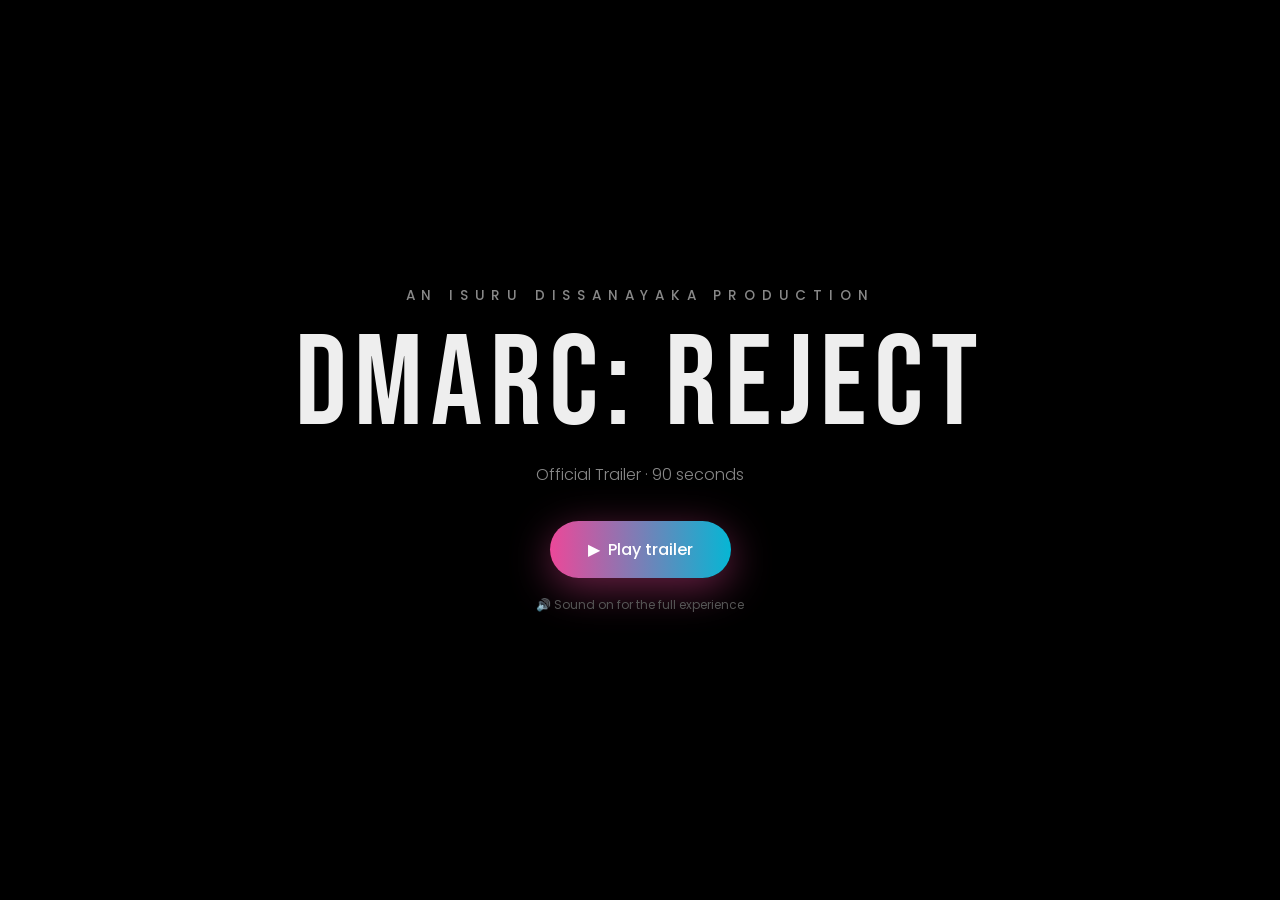
==== trailer.html @ ae698cc6 "Add AI cartoon images to the trailer" ====
<!DOCTYPE html>
<html lang="en">
<head>
<meta charset="UTF-8">
<meta name="viewport" content="width=device-width, initial-scale=1.0">
<title>DMARC: REJECT — Official Trailer</title>
<meta name="description" content="In a world where anyone can pretend to be anyone... one engineer and a cup of tea stand between the internet and chaos.">
<link rel="icon" href="favicon.svg" type="image/svg+xml">
<link href="https://fonts.googleapis.com/css2?family=Bebas+Neue&family=Poppins:ital,wght@0,300;0,500;1,300&family=JetBrains+Mono:wght@400;700&display=swap" rel="stylesheet">
<style>
* { margin: 0; padding: 0; box-sizing: border-box; }
html, body { height: 100%; background: #000; color: #eee; font-family: 'Poppins', sans-serif; overflow: hidden; }

/* ---------- Cinema frame ---------- */
.screen { position: fixed; inset: 0; display: grid; place-items: center; background: #000; transition: background 2s; }
.screen.sunrise { background: radial-gradient(ellipse at 50% 110%, #f59e0b 0%, #ec4899 30%, #3b0764 60%, #000 85%); }
.screen.storm  { animation: lightning 5s infinite; }
@keyframes lightning { 0%, 90%, 94%, 100% { background: #000; } 92% { background: #1e293b; } 93% { background: #000; } 95% { background: #334155; } }

/* Black letterbox bars, like a real movie */
.bar { position: fixed; left: 0; right: 0; height: 11vh; background: #000; z-index: 5; }
.bar.top { top: 0; } .bar.bottom { bottom: 0; }

/* Film grain + flicker */
.grain { position: fixed; inset: -50%; z-index: 4; pointer-events: none; opacity: 0.07;
  background-image: url("data:image/svg+xml,%3Csvg xmlns='http://www.w3.org/2000/svg' width='200' height='200'%3E%3Cfilter id='n'%3E%3CfeTurbulence type='fractalNoise' baseFrequency='0.9' numOctaves='3'/%3E%3C/filter%3E%3Crect width='100%25' height='100%25' filter='url(%23n)'/%3E%3C/svg%3E");
  animation: grain 0.5s steps(4) infinite; }
@keyframes grain { 0% { transform: translate(0,0); } 25% { transform: translate(-5%,3%); } 50% { transform: translate(4%,-4%); } 75% { transform: translate(-3%,-2%); } }
.vignette { position: fixed; inset: 0; z-index: 3; pointer-events: none; background: radial-gradient(ellipse at center, transparent 50%, rgba(0,0,0,0.85) 100%); }

/* ---------- Background photos with slow zoom & pan ("Ken Burns" effect) ---------- */
.photo { position: absolute; inset: 0; z-index: 1; background-size: cover; background-repeat: no-repeat;
  opacity: 0; transition: opacity 1.4s ease;
  filter: brightness(0.8) saturate(1.05) contrast(1.05);          /* darker + moodier, so text stays readable */
  animation-timing-function: linear; animation-fill-mode: both; }
.photo.show { opacity: var(--o, 0.8); }
@keyframes kb-in    { from { transform: scale(1.05); } to { transform: scale(1.28); } }
@keyframes kb-out   { from { transform: scale(1.28); } to { transform: scale(1.05); } }
@keyframes kb-left  { from { transform: scale(1.2) translateX(4%); }  to { transform: scale(1.2) translateX(-4%); } }
@keyframes kb-right { from { transform: scale(1.2) translateX(-4%); } to { transform: scale(1.2) translateX(4%); } }
@keyframes kb-up    { from { transform: scale(1.2) translateY(4%); }  to { transform: scale(1.2) translateY(-4%); } }
/* Dark gradient over the photo so text pops */
.photo::after { content: ''; position: absolute; inset: 0; background: radial-gradient(ellipse at center, rgba(0,0,0,0.25), rgba(0,0,0,0.65)); }
.stage { text-shadow: 0 2px 24px rgba(0,0,0,0.9); }

/* ---------- Scenes ---------- */
.stage { position: relative; width: min(900px, 90vw); text-align: center; z-index: 2; }
.scene { position: absolute; left: 0; right: 0; top: 50%; transform: translateY(-50%) scale(0.97);
  opacity: 0; filter: blur(8px); transition: opacity 0.9s, transform 3.5s ease-out, filter 0.9s; }
.scene.in  { opacity: 1; transform: translateY(-50%) scale(1.03); filter: blur(0); }
.scene.out { opacity: 0; filter: blur(6px); transition: opacity 0.6s, filter 0.6s; }

.narrator { font: italic 300 clamp(1.4rem, 3.6vw, 2.6rem)/1.4 'Poppins'; color: #f1f1f1; letter-spacing: 0.02em; }
.narrator .who { display: block; font: 500 0.75rem 'Poppins'; letter-spacing: 0.4em; color: #888; margin-bottom: 18px; font-style: normal; }
.action { font: 300 clamp(0.95rem, 2vw, 1.25rem)/1.7 'Poppins'; color: #9ca3af; letter-spacing: 0.08em; text-transform: uppercase; }
.dialogue .speaker { display: block; font: 500 0.8rem 'Poppins'; letter-spacing: 0.35em; color: #06b6d4; margin-bottom: 14px; }
.dialogue .speaker.villain { color: #ef4444; }
.dialogue .speaker.boss { color: #f59e0b; }
.dialogue .line { font: 500 clamp(1.5rem, 4vw, 3rem)/1.3 'Poppins'; }
.dialogue .whisper { font-style: italic; font-weight: 300; color: #cbd5e1; }
.big { font: clamp(3rem, 10vw, 7rem)/1 'Bebas Neue', Impact, 'Arial Narrow', sans-serif; letter-spacing: 0.06em; }
.small-caps { font: 500 0.85rem 'Poppins'; letter-spacing: 0.5em; color: #888; text-transform: uppercase; }

/* Terminal / DNS editor */
.terminal { display: inline-block; text-align: left; background: #0b1120; border: 1px solid #1f2937; border-radius: 10px;
  padding: 22px 28px; font: 400 clamp(0.95rem, 2.4vw, 1.5rem)/1.6 'JetBrains Mono', monospace; color: #e5e7eb;
  box-shadow: 0 0 60px rgba(6,182,212,0.25); }
.terminal .dots { margin-bottom: 12px; } .terminal .dots i { display: inline-block; width: 11px; height: 11px; border-radius: 50%; margin-right: 6px; }
.terminal .prompt { color: #64748b; }
.terminal .k { color: #06b6d4; } .terminal .v { color: #f472b6; font-weight: 700; }
.terminal.red { box-shadow: 0 0 80px rgba(239,68,68,0.45); border-color: #7f1d1d; color: #fca5a5; }
.caret::after { content: '▌'; animation: blink 0.7s steps(1) infinite; color: #06b6d4; }
@keyframes blink { 50% { opacity: 0; } }

/* Tea cup with steam */
.tea { font-size: clamp(5rem, 14vw, 9rem); position: relative; display: inline-block; }
.steam { position: absolute; left: 50%; top: -10%; width: 60%; transform: translateX(-50%); }
.steam span { position: absolute; bottom: 0; width: 8px; height: 60px; border-radius: 50%; background: rgba(255,255,255,0.35);
  filter: blur(6px); animation: steam 3s ease-in infinite; }
.steam span:nth-child(1) { left: 20%; } .steam span:nth-child(2) { left: 48%; animation-delay: 1s; } .steam span:nth-child(3) { left: 75%; animation-delay: 2s; }
@keyframes steam { 0% { transform: translateY(0) scaleX(1); opacity: 0; } 30% { opacity: 1; } 100% { transform: translateY(-110px) scaleX(2.5); opacity: 0; } }

/* Montage list */
.montage { display: grid; gap: 10px; font: 500 clamp(1rem, 2.6vw, 1.6rem) 'Poppins'; }
.montage div { opacity: 0; transform: translateX(-30px); animation: slam 0.35s forwards; }
@keyframes slam { to { opacity: 1; transform: none; } }

/* Shake effect for impacts */
.shake { animation: shake 0.5s; }
@keyframes shake { 10%, 90% { transform: translate(-2px, 1px); } 20%, 80% { transform: translate(4px, -2px); } 30%, 50%, 70% { transform: translate(-6px, 3px); } 40%, 60% { transform: translate(6px, -3px); } }

/* Chat ping */
.ping { display: inline-block; text-align: left; max-width: 520px; padding: 16px 22px; border-radius: 18px 18px 18px 4px;
  background: rgba(255,255,255,0.08); border: 1px solid rgba(255,255,255,0.15); backdrop-filter: blur(10px);
  font: 400 clamp(1rem, 2.4vw, 1.4rem)/1.5 'Poppins'; }
.ping b { display: block; font-size: 0.7rem; letter-spacing: 0.3em; color: #06b6d4; margin-bottom: 6px; }

/* Final title card */
.title-card .big { font-size: clamp(4rem, 15vw, 10rem);
  background: linear-gradient(90deg, #ec4899, #06b6d4, #ec4899); background-size: 200% auto;
  -webkit-background-clip: text; background-clip: text; color: transparent; animation: shine 3s linear infinite;
  filter: drop-shadow(0 0 30px rgba(236,72,153,0.5)); }
@keyframes shine { to { background-position: 200% center; } }
.tagline { margin-top: 10px; font: 300 clamp(1rem, 2.4vw, 1.4rem) 'Poppins'; letter-spacing: 0.15em; }
.credits { margin-top: 34px; font: 300 clamp(0.75rem, 1.6vw, 0.95rem)/2 'Poppins'; color: #aaa; letter-spacing: 0.12em; text-transform: uppercase; }
.credits strong { color: #fff; font-weight: 500; }
.rating { display: inline-flex; align-items: center; gap: 12px; margin-top: 26px; text-align: left; font-size: 0.7rem; color: #aaa; }
.rating span { border: 2px solid #aaa; padding: 4px 8px; font: 1.2rem 'Bebas Neue', Impact, sans-serif; color: #fff; }

/* ---------- Start screen & controls ---------- */
.start { position: fixed; inset: 0; z-index: 10; display: grid; place-items: center; text-align: center; background: #000; transition: opacity 0.8s; }
.start.hide { opacity: 0; pointer-events: none; }
.start .small-caps { display: block; margin-bottom: 16px; }
.start h1 { font: clamp(3rem, 11vw, 8rem)/1 'Bebas Neue', Impact, 'Arial Narrow', sans-serif; letter-spacing: 0.06em; }
.start p { color: #888; margin: 12px 0 34px; font-weight: 300; }
.play { display: inline-flex; align-items: center; gap: 12px; padding: 16px 38px; border: none; border-radius: 50px; cursor: pointer;
  font: 500 1rem 'Poppins'; color: #fff; background: linear-gradient(90deg, #ec4899, #06b6d4);
  box-shadow: 0 10px 40px rgba(236,72,153,0.45); transition: transform 0.3s; }
.play:hover { transform: scale(1.06); }
.hint { display: block; margin-top: 18px; font-size: 0.75rem; color: #555; }
.controls { position: fixed; z-index: 6; bottom: 3.2vh; right: 3vw; display: flex; gap: 10px; opacity: 0; transition: opacity 0.5s; }
.controls.show { opacity: 1; }
.controls button, .controls a { background: rgba(255,255,255,0.08); color: #ccc; border: 1px solid rgba(255,255,255,0.15);
  padding: 7px 14px; border-radius: 20px; cursor: pointer; font: 400 0.75rem 'Poppins'; text-decoration: none; }
.controls button:hover, .controls a:hover { background: rgba(255,255,255,0.18); color: #fff; }
.progress { position: fixed; z-index: 6; left: 0; bottom: 0; height: 3px; width: 0; background: linear-gradient(90deg, #ec4899, #06b6d4); transition: width 0.4s linear; }
</style>
</head>
<body>

<div class="screen" id="screen"><div class="stage" id="stage"></div></div>
<div class="vignette"></div><div class="grain"></div>
<div class="bar top"></div><div class="bar bottom"></div>
<div class="progress" id="progress"></div>

<div class="start" id="start">
  <div>
    <span class="small-caps">An Isuru Dissanayaka Production</span>
    <h1>DMARC: REJECT</h1>
    <p>Official Trailer · 90 seconds</p>
    <button class="play" id="play">▶&nbsp; Play trailer</button>
    <span class="hint">🔊 Sound on for the full experience</span>
  </div>
</div>

<div class="controls" id="controls">
  <button id="replay">↺ Replay</button>
  <button id="skip">Skip ⏭</button>
  <a href="./">← Back to portfolio</a>
</div>

<script>
// =====================================================
//  Sound effects - made with code (Web Audio), no files
// =====================================================
let audio;
function boom(freq = 55, length = 1.6, volume = 0.9) {          // deep cinematic "BWAAM"
  if (!audio) return;
  const t = audio.currentTime, osc = audio.createOscillator(), gain = audio.createGain();
  osc.type = "sine"; osc.frequency.setValueAtTime(freq * 2, t); osc.frequency.exponentialRampToValueAtTime(freq, t + 0.3);
  gain.gain.setValueAtTime(volume, t); gain.gain.exponentialRampToValueAtTime(0.001, t + length);
  osc.connect(gain).connect(audio.destination); osc.start(t); osc.stop(t + length);
}
function noise(length = 2, volume = 0.5, cutoff = 600) {         // thunder / whoosh
  if (!audio) return;
  const t = audio.currentTime, buffer = audio.createBuffer(1, audio.sampleRate * length, audio.sampleRate), data = buffer.getChannelData(0);
  for (let i = 0; i < data.length; i++) data[i] = (Math.random() * 2 - 1) * (1 - i / data.length);
  const src = audio.createBufferSource(), filter = audio.createBiquadFilter(), gain = audio.createGain();
  filter.type = "lowpass"; filter.frequency.value = cutoff; gain.gain.value = volume;
  src.buffer = buffer; src.connect(filter).connect(gain).connect(audio.destination); src.start(t);
}
function ping() {                                                // chat notification
  if (!audio) return;
  [880, 1320].forEach((f, i) => {
    const t = audio.currentTime + i * 0.12, o = audio.createOscillator(), g = audio.createGain();
    o.frequency.value = f; g.gain.setValueAtTime(0.25, t); g.gain.exponentialRampToValueAtTime(0.001, t + 0.4);
    o.connect(g).connect(audio.destination); o.start(t); o.stop(t + 0.4);
  });
}
function tick() { boom(220, 0.15, 0.25); }                        // typing click

// =====================================================
//  The trailer script: each scene = what to show + how long
// =====================================================
const N = (text) => `<p class="narrator"><span class="who">NARRATOR</span>${text}</p>`;
const A = (text) => `<p class="action">${text}</p>`;
const D = (speaker, line, cls = "") => `<div class="dialogue"><span class="speaker ${cls}">${speaker}</span><p class="line">${line}</p></div>`;
const tea = `<div class="tea">🍵<div class="steam"><span></span><span></span><span></span></div></div>`;

const scenes = [
  { html: A("Black screen.<br>A single kettle begins to boil."), d: 3200, sound: () => noise(3, 0.15, 300) },
  { html: N("In a world…<br>where anyone can pretend to be anyone…"), d: 4200, sound: () => boom() },
  { html: `<div class="terminal red"><div class="dots"><i style="background:#ef4444"></i><i style="background:#f59e0b"></i><i style="background:#22c55e"></i></div>
           📧 From: CEO &lt;ceo@yourcompany.com&gt;<br>Subject: <b>URGENT INVOICE – PAY NOW</b></div>`, d: 3600, sound: () => boom(45) },
  { html: N("…where emails lie…<br>and invoices are fake…"), d: 4000 },
  { html: A("Malabe. 2:47 AM.<br>Rain on the window.<br>A laptop lights up a determined face."), d: 4200, storm: true, sound: () => noise(2.5, 0.6, 400) },
  { html: N("…one man…<br>stood between the internet<br>and total chaos."), d: 4500, sound: () => boom(40, 2.5) },
  { html: tea + A("<br>Slow motion. Steam rises.<br>Thunder crashes for no reason."), d: 4200, shake: true, sound: () => { noise(3, 0.9, 250); boom(35, 2.5); } },
  { html: D("ISURU", '<span class="whisper">"They spoofed the wrong domain."</span>'), d: 3800 },
  { html: D("MANAGER", '"Isuru! Someone\'s emailing as our CEO!<br>They want <u>gift cards</u>!"', "boss"), d: 4200 },
  { html: D("ISURU", '<span class="whisper">"Gift cards…<br>always gift cards."</span>'), d: 3600 },
  { html: A("He sips his tea.<br>Calmly.<br><b>Too</b> calmly."), d: 3400 },
  { html: N("SPF… was not enough."), d: 2600, sound: () => boom(60, 1) },
  { html: N("DKIM… was not enough."), d: 2600, sound: () => boom(50, 1) },
  { html: N("It was time…<br>for something <b>stronger</b>."), d: 3400, sound: () => boom(40, 2) },
  { type: "dns", d: 7500 },
  { html: A("Somewhere in the world…<br>a single tear rolls down a spammer's face."), d: 3800 },
  { html: D("THE VILLAIN", '"Impossible… my emails…<br>they\'re all bouncing!"', "villain"), d: 3800, storm: true },
  { html: `<div class="terminal red">550 5.7.1 Message rejected<br>due to DMARC policy ❌<br>550 5.7.1 Message rejected<br>due to DMARC policy ❌<br>550 5.7.1 Message rejected…</div>`, d: 3400, shake: true, sound: () => { boom(40, 1.5); noise(1, 0.5, 900); } },
  { html: D("THE VILLAIN", '"WHO… IS… THIS… MAN?!"', "villain"), d: 3200, shake: true, sound: () => boom(35, 2) },
  { html: `<div class="terminal">📊 parsedmarc report<br><span class="prompt">failed alignment:</span> <span class="v">47</span><br><span class="prompt">source:</span> <span class="k">somewhere.very.suspicious</span></div>`, d: 3600 },
  { html: D("ISURU", '<span class="whisper">"Found you."</span>'), d: 2800, sound: () => boom(70, 0.8, 0.6) },
  { html: A("He reaches for his tea…<br><br>…the cup is <b>empty</b>."), d: 3800 },
  { html: D("ISURU", '<span class="whisper">"…No."</span>'), d: 3000, silence: true },
  { type: "montage", d: 5200 },
  { html: N("This winter…<br>he's not just patching servers…"), d: 3800, sound: () => boom() },
  { html: N("He's patching…<br><b>the soul of the internet.</b>"), d: 4200, sound: () => boom(35, 3) },
  { html: `<div class="ping"><b>AI CHATBOT</b>Isuru, a new phishing campaign has been detected.</div>`, d: 3400, sunrise: true, sound: ping },
  { html: tea + D("ISURU", '"Then let\'s go to work."'), d: 4200, sunrise: true },
  { type: "title", d: 999999, sunrise: true, sound: () => { boom(30, 4); noise(4, 0.7, 200); } },
];

// =====================================================
//  Cartoon picture for each scene (scene number -> image)
//  pos = where the main subject is (used for mobile framing + zoom target)
//  kb  = camera move: in, out, left, right, up
// =====================================================
const SCENE_PHOTOS = {
  1:  { photo: "01-email-wall.jpg",    pos: "50% 60%", kb: "in" },     // In a world...
  2:  { photo: "02-villain.jpg",       pos: "40% 45%", kb: "in" },     // fake CEO email
  3:  { photo: "02-villain.jpg",       pos: "40% 45%", kb: "in" },     // ...emails lie (same shot keeps moving)
  4:  { photo: "03-desk-rain.jpg",     pos: "62% 35%", kb: "right", o: 0.9 }, // Malabe, 2:47 AM
  5:  { photo: "01-email-wall.jpg",    pos: "50% 65%", kb: "out" },    // ...one man...
  6:  { photo: "04-tea-sip.jpg",       pos: "55% 50%", kb: "in", o: 0.9 },    // slow-motion tea
  7:  { photo: "05-close-up.jpg",      pos: "55% 45%", kb: "in", o: 0.9 },    // They spoofed the wrong domain
  8:  { photo: "06-manager.jpg",       pos: "20% 45%", kb: "right" },  // panicking manager
  9:  { photo: "06-manager.jpg",       pos: "70% 40%", kb: "in" },     // Gift cards... always gift cards
  10: { photo: "04-tea-sip.jpg",       pos: "55% 50%", kb: "out" },    // sips his tea, calmly
  14: { photo: "07-reject.jpg",        pos: "45% 50%", kb: "in", o: 0.6 },    // p=reject!
  15: { photo: "08-villain-cries.jpg", pos: "25% 45%", kb: "in" },     // a tear rolls...
  16: { photo: "08-villain-cries.jpg", pos: "25% 45%", kb: "in" },
  17: { photo: "08-villain-cries.jpg", pos: "25% 45%", kb: "in" },
  18: { photo: "08-villain-cries.jpg", pos: "25% 45%", kb: "in" },     // WHO IS THIS MAN?!
  20: { photo: "05-close-up.jpg",      pos: "55% 45%", kb: "out", o: 0.9 },   // Found you.
  21: { photo: "09-empty-cup.jpg",     pos: "45% 50%", kb: "in", o: 0.9 },    // the cup is empty
  22: { photo: "09-empty-cup.jpg",     pos: "45% 50%", kb: "in", o: 0.9 },    // ...No.
  23: { photo: "03-desk-rain.jpg",     pos: "62% 35%", kb: "left", o: 0.55 }, // montage
  24: { photo: "01-email-wall.jpg",    pos: "50% 60%", kb: "in" },     // This winter...
  25: { photo: "01-email-wall.jpg",    pos: "50% 60%", kb: "in" },     // ...the soul of the internet
  26: { photo: "10-rooftop.jpg",       pos: "52% 15%", kb: "in", o: 0.75 },   // AI chatbot ping
  27: { photo: "10-rooftop.jpg",       pos: "52% 15%", kb: "in", o: 0.75 },   // Then let's go to work
  28: { photo: "11-poster.jpg",        pos: "50% 40%", kb: "out", o: 0.5 },   // title card
};
Object.entries(SCENE_PHOTOS).forEach(([i, p]) => Object.assign(scenes[i], p));

// =====================================================
//  The player
// =====================================================
const stage = document.getElementById("stage"), screenEl = document.getElementById("screen");

// ---------- Background photo layer ----------
const PHOTO_DIR = "images/trailer/cartoon/";
let currentPhoto = null, currentKey = "";
function setPhoto(s) {
  const key = s.photo ? s.photo + s.pos + s.kb : "";
  if (key === currentKey) return;               // same shot continues - keep zooming smoothly
  currentKey = key;
  if (currentPhoto) {                            // fade the old photo out
    const old = currentPhoto;
    old.classList.remove("show");
    setTimeout(() => old.remove(), 1500);
    currentPhoto = null;
  }
  if (!s.photo) return;
  const layer = document.createElement("div");
  layer.className = "photo";
  layer.style.backgroundImage = `url("${PHOTO_DIR}${s.photo}")`;
  layer.style.backgroundPosition = s.pos || "center";
  layer.style.transformOrigin = s.pos || "center";      // zoom towards the face
  layer.style.setProperty("--o", s.o || 0.6);
  layer.style.animationName = `kb-${s.kb || "in"}`;
  layer.style.animationDuration = `${Math.min(s.d, 12000) + 1800}ms`;
  screenEl.prepend(layer);
  requestAnimationFrame(() => requestAnimationFrame(() => layer.classList.add("show")));
  currentPhoto = layer;
}
function preloadPhotos() {
  scenes.filter((s) => s.photo).forEach((s) => { const img = new Image(); img.src = PHOTO_DIR + s.photo; });
}
const progress = document.getElementById("progress"), controls = document.getElementById("controls");
let runId = 0;                                   // changes when we replay/skip, so old timers stop
const wait = (ms, id) => new Promise((res) => setTimeout(() => res(id === runId), ms));

function sceneHTML(s) {
  if (s.type === "dns") return `<div class="terminal"><div class="dots"><i style="background:#ef4444"></i><i style="background:#f59e0b"></i><i style="background:#22c55e"></i></div>
      <span class="prompt">_dmarc.yourcompany.com TXT</span><br><span class="k">v=DMARC1;</span> <span class="k">p=</span><span class="v" id="policy">none</span><span class="caret"></span></div>`;
  if (s.type === "montage") return `<div class="montage">${["⌨️ Fingers flying", "🛡️ Intune policies deployed", "🔐 MFA prompts everywhere", "🔥 Firewall rule saves the day", "🍵 Kettle on. Again."]
      .map((t, i) => `<div style="animation-delay:${i * 0.9}s">${t}</div>`).join("")}</div>`;
  if (s.type === "title") return `<div class="title-card"><div class="big">DMARC: REJECT</div>
      <p class="tagline">No spoofing. No mercy. No milk shortage.</p>
      <div class="credits">Starring <strong>Isuru</strong> as <em>The Engineer</em><br>
      Also starring <strong>A Cup of Ceylon Tea</strong> as <em>Itself</em><br>
      Featuring Grafana · Microsoft Entra ID · A Very Tired Router<br><br>
      <strong>Coming soon to an inbox near you</strong></div>
      <div class="rating"><span>PG-13</span>Intense DNS editing and scenes<br>of extreme tea consumption</div></div>`;
  return s.html;
}

// The DNS scene: delete "none" letter by letter, then type "reject"
async function playDNS(id) {
  const el = document.getElementById("policy");
  await wait(1500, id);
  for (let i = 4; i >= 0; i--) { if (id !== runId) return; el.textContent = "none".slice(0, i); tick(); await wait(260, id); }
  await wait(600, id);
  for (const ch of "reject") { if (id !== runId) return; el.textContent += ch; tick(); await wait(220, id); }
  await wait(500, id);
  if (id !== runId) return;
  boom(35, 3); noise(2, 0.6, 500);
  screenEl.classList.add("shake"); setTimeout(() => screenEl.classList.remove("shake"), 500);
}

async function play(startAt = 0) {
  const id = ++runId;
  stage.innerHTML = ""; screenEl.className = "screen";
  screenEl.querySelectorAll(".photo").forEach((p) => p.remove());
  currentPhoto = null; currentKey = "";
  for (let i = startAt; i < scenes.length; i++) {
    const s = scenes[i];
    progress.style.width = `${(i / (scenes.length - 1)) * 100}%`;
    screenEl.classList.toggle("storm", !!s.storm);
    screenEl.classList.toggle("sunrise", !!s.sunrise);
    setPhoto(s);

    const el = document.createElement("div");
    el.className = "scene";
    el.innerHTML = sceneHTML(s);
    stage.appendChild(el);
    requestAnimationFrame(() => requestAnimationFrame(() => el.classList.add("in")));
    if (s.sound) s.sound();
    if (s.shake) { screenEl.classList.add("shake"); setTimeout(() => screenEl.classList.remove("shake"), 500); }
    if (s.type === "dns") playDNS(id);

    if (s.type === "title") return;            // stay on the final card
    if (!(await wait(s.d, id))) return;        // stopped (replay / skip)
    el.classList.add("out");
    if (!(await wait(s.silence ? 1400 : 650, id))) return;
    el.remove();
  }
}

document.getElementById("play").addEventListener("click", () => {
  try { audio = new (window.AudioContext || window.webkitAudioContext)(); } catch (e) {}
  preloadPhotos();
  document.getElementById("start").classList.add("hide");
  controls.classList.add("show");
  play();
});
document.getElementById("replay").addEventListener("click", () => play(0));
document.getElementById("skip").addEventListener("click", () => play(scenes.length - 1));
</script>
</body>
</html>
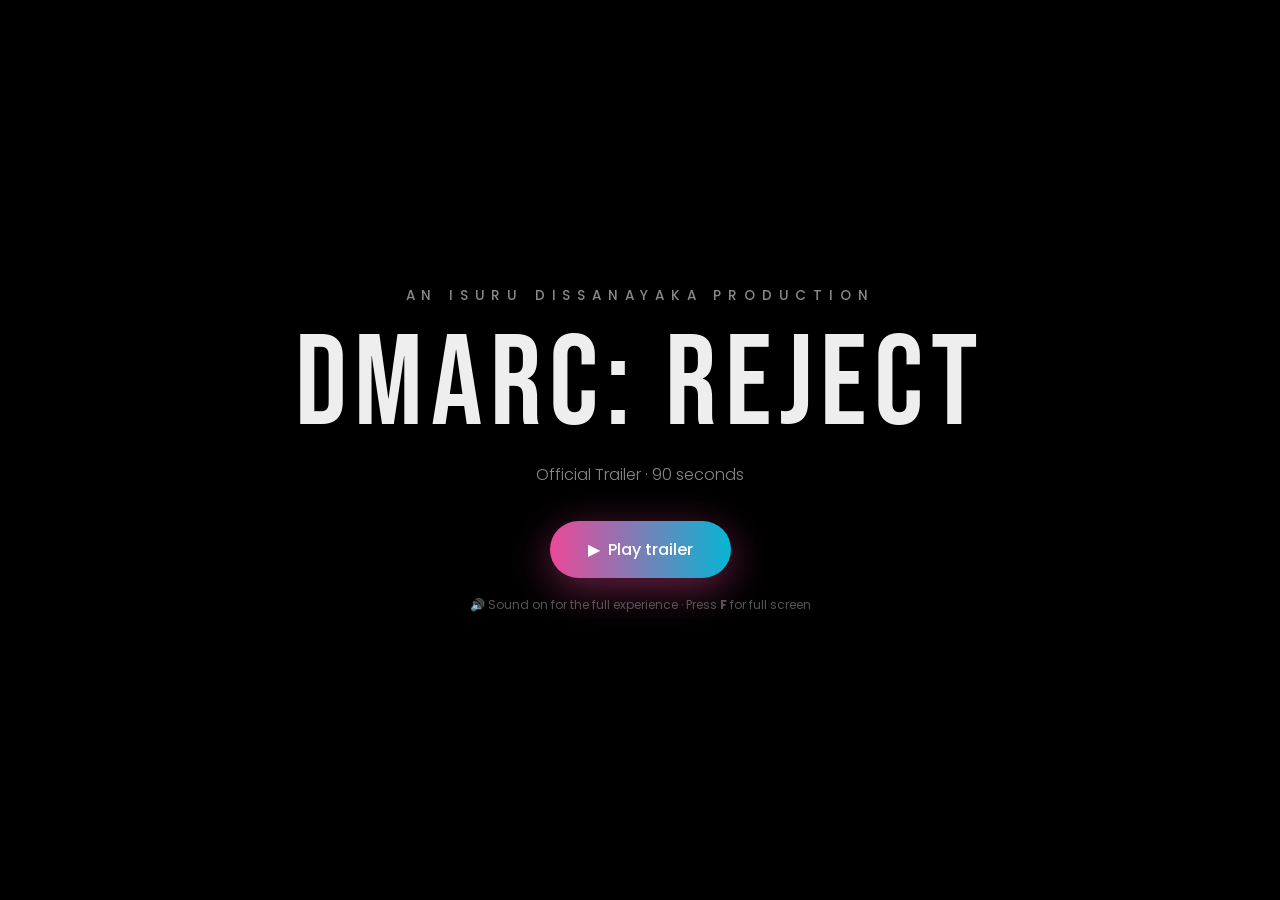
==== commit 698eb7c2: "Add full screen mode to the trailer" ====
--- a/trailer.html
+++ b/trailer.html
@@ -18,8 +18,10 @@
 @keyframes lightning { 0%, 90%, 94%, 100% { background: #000; } 92% { background: #1e293b; } 93% { background: #000; } 95% { background: #334155; } }
 
 /* Black letterbox bars, like a real movie */
-.bar { position: fixed; left: 0; right: 0; height: 11vh; background: #000; z-index: 5; }
-.bar.top { top: 0; } .bar.bottom { bottom: 0; }
+/* Soft dark fades at the top and bottom (instead of solid black bars), so photos fill the screen */
+.bar { position: fixed; left: 0; right: 0; height: 18vh; z-index: 5; pointer-events: none; }
+.bar.top    { top: 0;    background: linear-gradient(to bottom, rgba(0,0,0,0.75), transparent); }
+.bar.bottom { bottom: 0; background: linear-gradient(to top,    rgba(0,0,0,0.75), transparent); }
 
 /* Film grain + flicker */
 .grain { position: fixed; inset: -50%; z-index: 4; pointer-events: none; opacity: 0.07;
@@ -34,14 +36,16 @@
   filter: brightness(0.8) saturate(1.05) contrast(1.05);          /* darker + moodier, so text stays readable */
   animation-timing-function: linear; animation-fill-mode: both; }
 .photo.show { opacity: var(--o, 0.8); }
-@keyframes kb-in    { from { transform: scale(1.05); } to { transform: scale(1.28); } }
-@keyframes kb-out   { from { transform: scale(1.28); } to { transform: scale(1.05); } }
-@keyframes kb-left  { from { transform: scale(1.2) translateX(4%); }  to { transform: scale(1.2) translateX(-4%); } }
-@keyframes kb-right { from { transform: scale(1.2) translateX(-4%); } to { transform: scale(1.2) translateX(4%); } }
-@keyframes kb-up    { from { transform: scale(1.2) translateY(4%); }  to { transform: scale(1.2) translateY(-4%); } }
+@keyframes kb-in    { from { transform: scale(1.0); } to { transform: scale(1.15); } }
+@keyframes kb-out   { from { transform: scale(1.15); } to { transform: scale(1.0); } }
+@keyframes kb-left  { from { transform: scale(1.1) translateX(3%); }  to { transform: scale(1.1) translateX(-3%); } }
+@keyframes kb-right { from { transform: scale(1.1) translateX(-3%); } to { transform: scale(1.1) translateX(3%); } }
+@keyframes kb-up    { from { transform: scale(1.1) translateY(3%); }  to { transform: scale(1.1) translateY(-3%); } }
 /* Dark gradient over the photo so text pops */
 .photo::after { content: ''; position: absolute; inset: 0; background: radial-gradient(ellipse at center, rgba(0,0,0,0.25), rgba(0,0,0,0.65)); }
 .stage { text-shadow: 0 2px 24px rgba(0,0,0,0.9); }
+.stage { transition: transform 0.8s ease; }
+.screen.has-photo .stage { transform: translateY(24vh); }   /* text moves to the lower part, so faces stay clear */
 
 /* ---------- Scenes ---------- */
 .stage { position: relative; width: min(900px, 90vw); text-align: center; z-index: 2; }
@@ -139,11 +143,12 @@
     <h1>DMARC: REJECT</h1>
     <p>Official Trailer · 90 seconds</p>
     <button class="play" id="play">▶&nbsp; Play trailer</button>
-    <span class="hint">🔊 Sound on for the full experience</span>
+    <span class="hint">🔊 Sound on for the full experience · Press <b>F</b> for full screen</span>
   </div>
 </div>
 
 <div class="controls" id="controls">
+  <button id="fullscreen" hidden>⛶ Full screen</button>
   <button id="replay">↺ Replay</button>
   <button id="skip">Skip ⏭</button>
   <a href="./">← Back to portfolio</a>
@@ -195,7 +200,7 @@
   { html: N("…where emails lie…<br>and invoices are fake…"), d: 4000 },
   { html: A("Malabe. 2:47 AM.<br>Rain on the window.<br>A laptop lights up a determined face."), d: 4200, storm: true, sound: () => noise(2.5, 0.6, 400) },
   { html: N("…one man…<br>stood between the internet<br>and total chaos."), d: 4500, sound: () => boom(40, 2.5) },
-  { html: tea + A("<br>Slow motion. Steam rises.<br>Thunder crashes for no reason."), d: 4200, shake: true, sound: () => { noise(3, 0.9, 250); boom(35, 2.5); } },
+  { html: A("Slow motion. Steam rises.<br>Thunder crashes for no reason."), d: 4200, shake: true, sound: () => { noise(3, 0.9, 250); boom(35, 2.5); } },
   { html: D("ISURU", '<span class="whisper">"They spoofed the wrong domain."</span>'), d: 3800 },
   { html: D("MANAGER", '"Isuru! Someone\'s emailing as our CEO!<br>They want <u>gift cards</u>!"', "boss"), d: 4200 },
   { html: D("ISURU", '<span class="whisper">"Gift cards…<br>always gift cards."</span>'), d: 3600 },
@@ -216,7 +221,7 @@
   { html: N("This winter…<br>he's not just patching servers…"), d: 3800, sound: () => boom() },
   { html: N("He's patching…<br><b>the soul of the internet.</b>"), d: 4200, sound: () => boom(35, 3) },
   { html: `<div class="ping"><b>AI CHATBOT</b>Isuru, a new phishing campaign has been detected.</div>`, d: 3400, sunrise: true, sound: ping },
-  { html: tea + D("ISURU", '"Then let\'s go to work."'), d: 4200, sunrise: true },
+  { html: D("ISURU", '"Then let\'s go to work."'), d: 4200, sunrise: true },
   { type: "title", d: 999999, sunrise: true, sound: () => { boom(30, 4); noise(4, 0.7, 200); } },
 ];
 
@@ -330,6 +335,7 @@
     screenEl.classList.toggle("storm", !!s.storm);
     screenEl.classList.toggle("sunrise", !!s.sunrise);
     setPhoto(s);
+    screenEl.classList.toggle("has-photo", !!s.photo && s.type !== "title" && s.type !== "dns");
 
     const el = document.createElement("div");
     el.className = "scene";
@@ -356,6 +362,40 @@
   play();
 });
 document.getElementById("replay").addEventListener("click", () => play(0));
+
+// =====================================================
+//  Full screen (Fullscreen API) - hides the browser's address bar, tabs and taskbar
+// =====================================================
+const fsButton = document.getElementById("fullscreen");
+const root = document.documentElement;
+const canFullscreen = !!(root.requestFullscreen || root.webkitRequestFullscreen);
+const isFullscreen = () => !!(document.fullscreenElement || document.webkitFullscreenElement);
+
+function enterFullscreen() {
+  if (!canFullscreen || isFullscreen()) return;
+  const request = root.requestFullscreen || root.webkitRequestFullscreen;
+  try { const r = request.call(root); if (r && r.catch) r.catch(() => {}); } catch (e) {}
+}
+function exitFullscreen() {
+  const exit = document.exitFullscreen || document.webkitExitFullscreen;
+  if (exit && isFullscreen()) exit.call(document);
+}
+function updateFsButton() {
+  fsButton.textContent = isFullscreen() ? "🗗 Exit full screen" : "⛶ Full screen";
+}
+
+if (canFullscreen) {
+  fsButton.hidden = false;                 // only show the button where full screen is supported
+  fsButton.addEventListener("click", () => (isFullscreen() ? exitFullscreen() : enterFullscreen()));
+  document.addEventListener("fullscreenchange", updateFsButton);
+  document.addEventListener("webkitfullscreenchange", updateFsButton);
+  // Keyboard shortcut: F toggles full screen (Esc exits - the browser handles that)
+  document.addEventListener("keydown", (e) => {
+    if (e.key.toLowerCase() === "f" && !e.ctrlKey && !e.metaKey) isFullscreen() ? exitFullscreen() : enterFullscreen();
+  });
+  // Pressing Play also goes full screen automatically (browsers only allow it after a click)
+  document.getElementById("play").addEventListener("click", enterFullscreen);
+}
 document.getElementById("skip").addEventListener("click", () => play(scenes.length - 1));
 </script>
 </body>
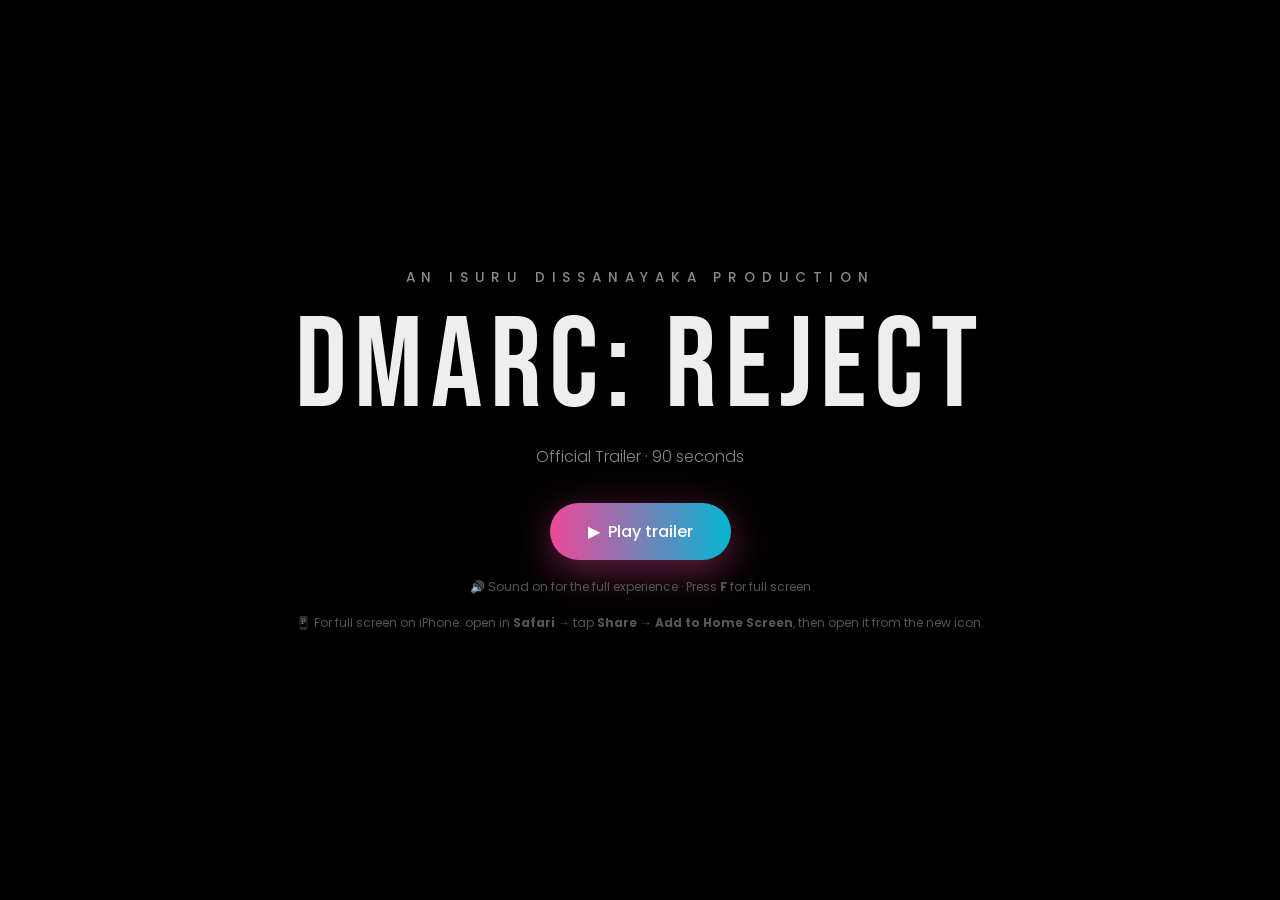
==== commit 56d7758a: "iPhone home screen full screen mode for the trailer" ====
--- a/trailer.html
+++ b/trailer.html
@@ -2,7 +2,15 @@
 <html lang="en">
 <head>
 <meta charset="UTF-8">
-<meta name="viewport" content="width=device-width, initial-scale=1.0">
+<meta name="viewport" content="width=device-width, initial-scale=1.0, viewport-fit=cover">
+<!-- iPhone: when opened from the Home Screen, run full screen with no Safari bars -->
+<meta name="apple-mobile-web-app-capable" content="yes">
+<meta name="mobile-web-app-capable" content="yes">
+<meta name="apple-mobile-web-app-status-bar-style" content="black-translucent">
+<meta name="apple-mobile-web-app-title" content="DMARC: REJECT">
+<meta name="theme-color" content="#000000">
+<link rel="apple-touch-icon" href="images/apple-touch-icon.png">
+<link rel="manifest" href="trailer.webmanifest">
 <title>DMARC: REJECT — Official Trailer</title>
 <meta name="description" content="In a world where anyone can pretend to be anyone... one engineer and a cup of tea stand between the internet and chaos.">
 <link rel="icon" href="favicon.svg" type="image/svg+xml">
@@ -122,7 +130,7 @@
   box-shadow: 0 10px 40px rgba(236,72,153,0.45); transition: transform 0.3s; }
 .play:hover { transform: scale(1.06); }
 .hint { display: block; margin-top: 18px; font-size: 0.75rem; color: #555; }
-.controls { position: fixed; z-index: 6; bottom: 3.2vh; right: 3vw; display: flex; gap: 10px; opacity: 0; transition: opacity 0.5s; }
+.controls { position: fixed; z-index: 6; bottom: calc(3.2vh + env(safe-area-inset-bottom)); right: calc(3vw + env(safe-area-inset-right)); display: flex; gap: 10px; opacity: 0; transition: opacity 0.5s; }
 .controls.show { opacity: 1; }
 .controls button, .controls a { background: rgba(255,255,255,0.08); color: #ccc; border: 1px solid rgba(255,255,255,0.15);
   padding: 7px 14px; border-radius: 20px; cursor: pointer; font: 400 0.75rem 'Poppins'; text-decoration: none; }
@@ -143,7 +151,8 @@
     <h1>DMARC: REJECT</h1>
     <p>Official Trailer · 90 seconds</p>
     <button class="play" id="play">▶&nbsp; Play trailer</button>
-    <span class="hint">🔊 Sound on for the full experience · Press <b>F</b> for full screen</span>
+    <span class="hint">🔊 Sound on for the full experience<span class="key-tip"> · Press <b>F</b> for full screen</span></span>
+    <span class="hint ios-tip" hidden>📱 For full screen on iPhone: open in <b>Safari</b> → tap <b>Share</b> → <b>Add to Home Screen</b>, then open it from the new icon.</span>
   </div>
 </div>
 
@@ -384,6 +393,12 @@
   fsButton.textContent = isFullscreen() ? "🗗 Exit full screen" : "⛶ Full screen";
 }
 
+// iPhone Safari can't make web pages full screen - show a tip instead (unless already opened from the Home Screen)
+const isIOS = /iPhone|iPod/.test(navigator.userAgent);
+const isStandalone = window.navigator.standalone === true || window.matchMedia("(display-mode: fullscreen), (display-mode: standalone)").matches;
+if (isIOS && !isStandalone) document.querySelector(".ios-tip").hidden = false;
+if (isIOS) document.querySelector(".key-tip").hidden = true;   // no keyboard on iPhone
+
 if (canFullscreen) {
   fsButton.hidden = false;                 // only show the button where full screen is supported
   fsButton.addEventListener("click", () => (isFullscreen() ? exitFullscreen() : enterFullscreen()));
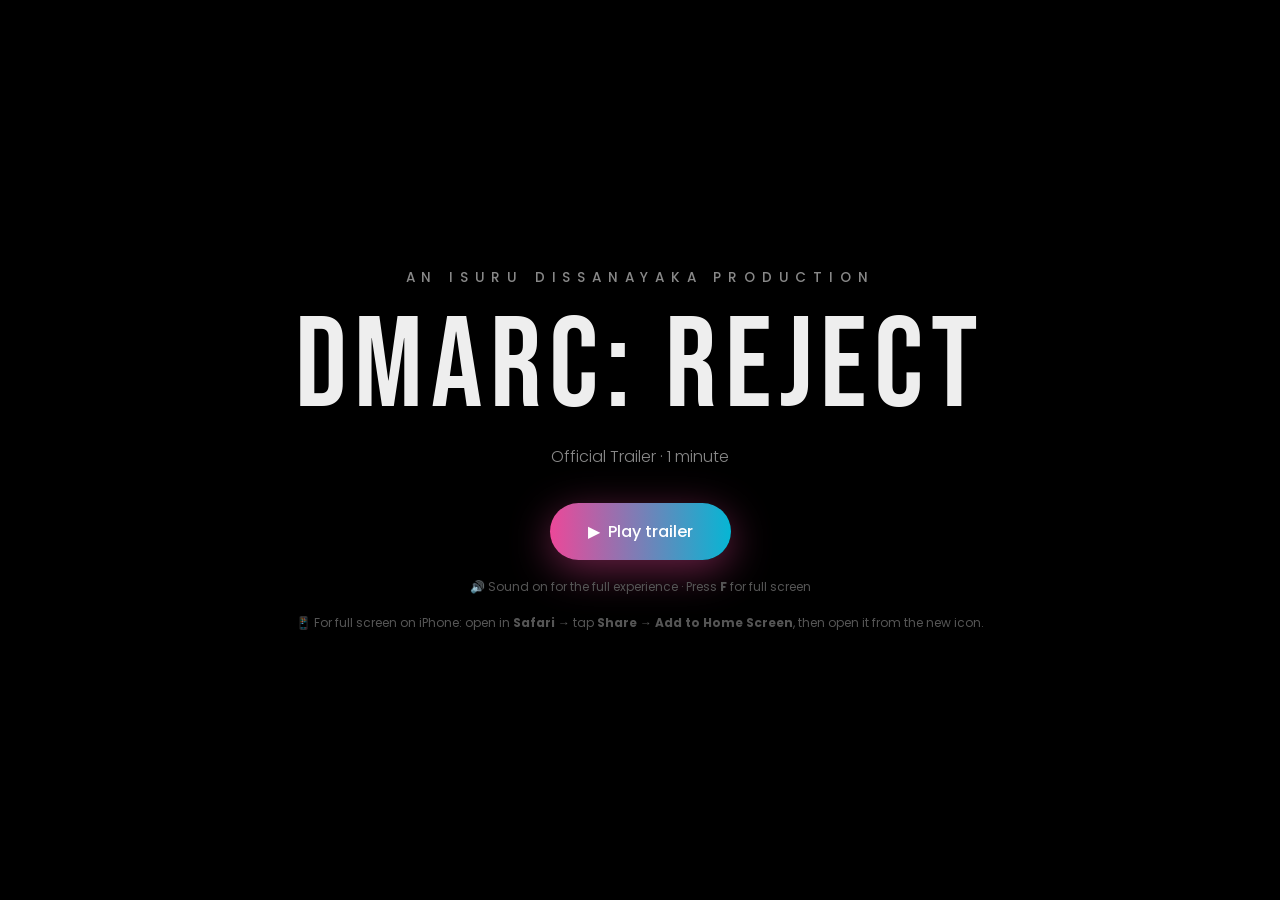
==== commit 2f51a015: "1-minute trailer cut, Colombo" ====
--- a/trailer.html
+++ b/trailer.html
@@ -149,7 +149,7 @@
   <div>
     <span class="small-caps">An Isuru Dissanayaka Production</span>
     <h1>DMARC: REJECT</h1>
-    <p>Official Trailer · 90 seconds</p>
+    <p>Official Trailer · 1 minute</p>
     <button class="play" id="play">▶&nbsp; Play trailer</button>
     <span class="hint">🔊 Sound on for the full experience<span class="key-tip"> · Press <b>F</b> for full screen</span></span>
     <span class="hint ios-tip" hidden>📱 For full screen on iPhone: open in <b>Safari</b> → tap <b>Share</b> → <b>Add to Home Screen</b>, then open it from the new icon.</span>
@@ -207,7 +207,7 @@
   { html: `<div class="terminal red"><div class="dots"><i style="background:#ef4444"></i><i style="background:#f59e0b"></i><i style="background:#22c55e"></i></div>
            📧 From: CEO &lt;ceo@yourcompany.com&gt;<br>Subject: <b>URGENT INVOICE – PAY NOW</b></div>`, d: 3600, sound: () => boom(45) },
   { html: N("…where emails lie…<br>and invoices are fake…"), d: 4000 },
-  { html: A("Malabe. 2:47 AM.<br>Rain on the window.<br>A laptop lights up a determined face."), d: 4200, storm: true, sound: () => noise(2.5, 0.6, 400) },
+  { html: A("Colombo. 2:47 AM.<br>Rain on the window.<br>A laptop lights up a determined face."), d: 4200, storm: true, sound: () => noise(2.5, 0.6, 400) },
   { html: N("…one man…<br>stood between the internet<br>and total chaos."), d: 4500, sound: () => boom(40, 2.5) },
   { html: A("Slow motion. Steam rises.<br>Thunder crashes for no reason."), d: 4200, shake: true, sound: () => { noise(3, 0.9, 250); boom(35, 2.5); } },
   { html: D("ISURU", '<span class="whisper">"They spoofed the wrong domain."</span>'), d: 3800 },
@@ -243,7 +243,7 @@
   1:  { photo: "01-email-wall.jpg",    pos: "50% 60%", kb: "in" },     // In a world...
   2:  { photo: "02-villain.jpg",       pos: "40% 45%", kb: "in" },     // fake CEO email
   3:  { photo: "02-villain.jpg",       pos: "40% 45%", kb: "in" },     // ...emails lie (same shot keeps moving)
-  4:  { photo: "03-desk-rain.jpg",     pos: "62% 35%", kb: "right", o: 0.9 }, // Malabe, 2:47 AM
+  4:  { photo: "03-desk-rain.jpg",     pos: "62% 35%", kb: "right", o: 0.9 }, // Colombo, 2:47 AM
   5:  { photo: "01-email-wall.jpg",    pos: "50% 65%", kb: "out" },    // ...one man...
   6:  { photo: "04-tea-sip.jpg",       pos: "55% 50%", kb: "in", o: 0.9 },    // slow-motion tea
   7:  { photo: "05-close-up.jpg",      pos: "55% 45%", kb: "in", o: 0.9 },    // They spoofed the wrong domain
@@ -266,6 +266,16 @@
   28: { photo: "11-poster.jpg",        pos: "50% 40%", kb: "out", o: 0.5 },   // title card
 };
 Object.entries(SCENE_PHOTOS).forEach(([i, p]) => Object.assign(scenes[i], p));
+
+// ---------- The 1-minute cut: shorter scenes, and some scenes removed ----------
+// (scene numbers are the ORIGINAL positions in the list above)
+const DURATIONS = { 1: 3000, 2: 2600, 4: 3000, 5: 3000, 6: 2800, 7: 2600, 8: 3200, 9: 2600,
+  11: 1800, 12: 1800, 13: 2400, 14: 5000, 18: 2600, 20: 2200, 21: 2800, 22: 2000, 23: 3800, 24: 3600, 27: 3000 };
+Object.entries(DURATIONS).forEach(([i, d]) => (scenes[i].d = d));
+scenes[1].sound = () => { noise(2, 0.15, 300); boom(); };              // kettle hiss moves to the first scene
+scenes[24].html = N("This winter…<br>he's patching…<br><b>the soul of the internet.</b>");  // two lines merged into one
+const CUT = [0, 3, 10, 15, 16, 17, 19, 25, 26];                        // scenes left out of the 1-minute version
+CUT.sort((a, b) => b - a).forEach((i) => scenes.splice(i, 1));
 
 // =====================================================
 //  The player
@@ -309,7 +319,7 @@
   if (s.type === "dns") return `<div class="terminal"><div class="dots"><i style="background:#ef4444"></i><i style="background:#f59e0b"></i><i style="background:#22c55e"></i></div>
       <span class="prompt">_dmarc.yourcompany.com TXT</span><br><span class="k">v=DMARC1;</span> <span class="k">p=</span><span class="v" id="policy">none</span><span class="caret"></span></div>`;
   if (s.type === "montage") return `<div class="montage">${["⌨️ Fingers flying", "🛡️ Intune policies deployed", "🔐 MFA prompts everywhere", "🔥 Firewall rule saves the day", "🍵 Kettle on. Again."]
-      .map((t, i) => `<div style="animation-delay:${i * 0.9}s">${t}</div>`).join("")}</div>`;
+      .map((t, i) => `<div style="animation-delay:${i * 0.65}s">${t}</div>`).join("")}</div>`;
   if (s.type === "title") return `<div class="title-card"><div class="big">DMARC: REJECT</div>
       <p class="tagline">No spoofing. No mercy. No milk shortage.</p>
       <div class="credits">Starring <strong>Isuru</strong> as <em>The Engineer</em><br>
@@ -323,10 +333,10 @@
 // The DNS scene: delete "none" letter by letter, then type "reject"
 async function playDNS(id) {
   const el = document.getElementById("policy");
-  await wait(1500, id);
-  for (let i = 4; i >= 0; i--) { if (id !== runId) return; el.textContent = "none".slice(0, i); tick(); await wait(260, id); }
-  await wait(600, id);
-  for (const ch of "reject") { if (id !== runId) return; el.textContent += ch; tick(); await wait(220, id); }
+  await wait(800, id);
+  for (let i = 4; i >= 0; i--) { if (id !== runId) return; el.textContent = "none".slice(0, i); tick(); await wait(200, id); }
+  await wait(350, id);
+  for (const ch of "reject") { if (id !== runId) return; el.textContent += ch; tick(); await wait(160, id); }
   await wait(500, id);
   if (id !== runId) return;
   boom(35, 3); noise(2, 0.6, 500);
@@ -358,7 +368,7 @@
     if (s.type === "title") return;            // stay on the final card
     if (!(await wait(s.d, id))) return;        // stopped (replay / skip)
     el.classList.add("out");
-    if (!(await wait(s.silence ? 1400 : 650, id))) return;
+    if (!(await wait(s.silence ? 1000 : 450, id))) return;
     el.remove();
   }
 }
